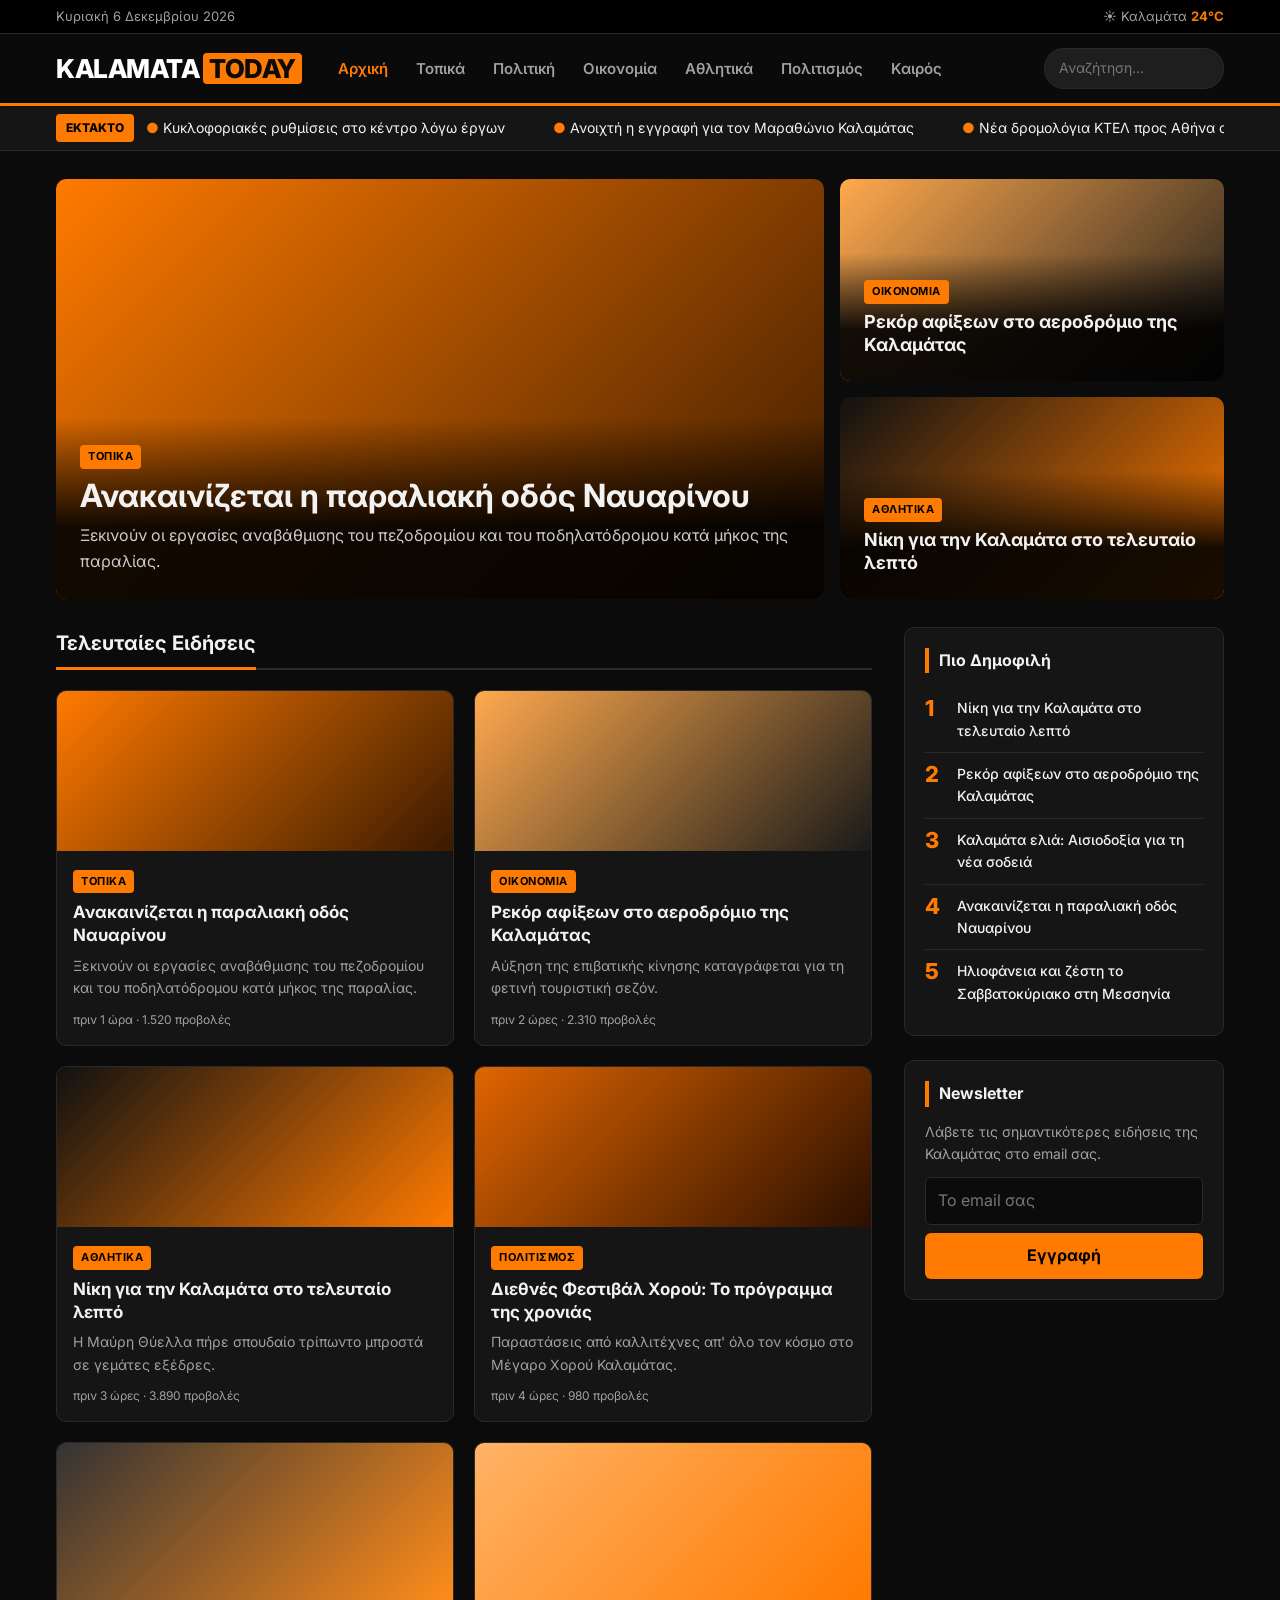
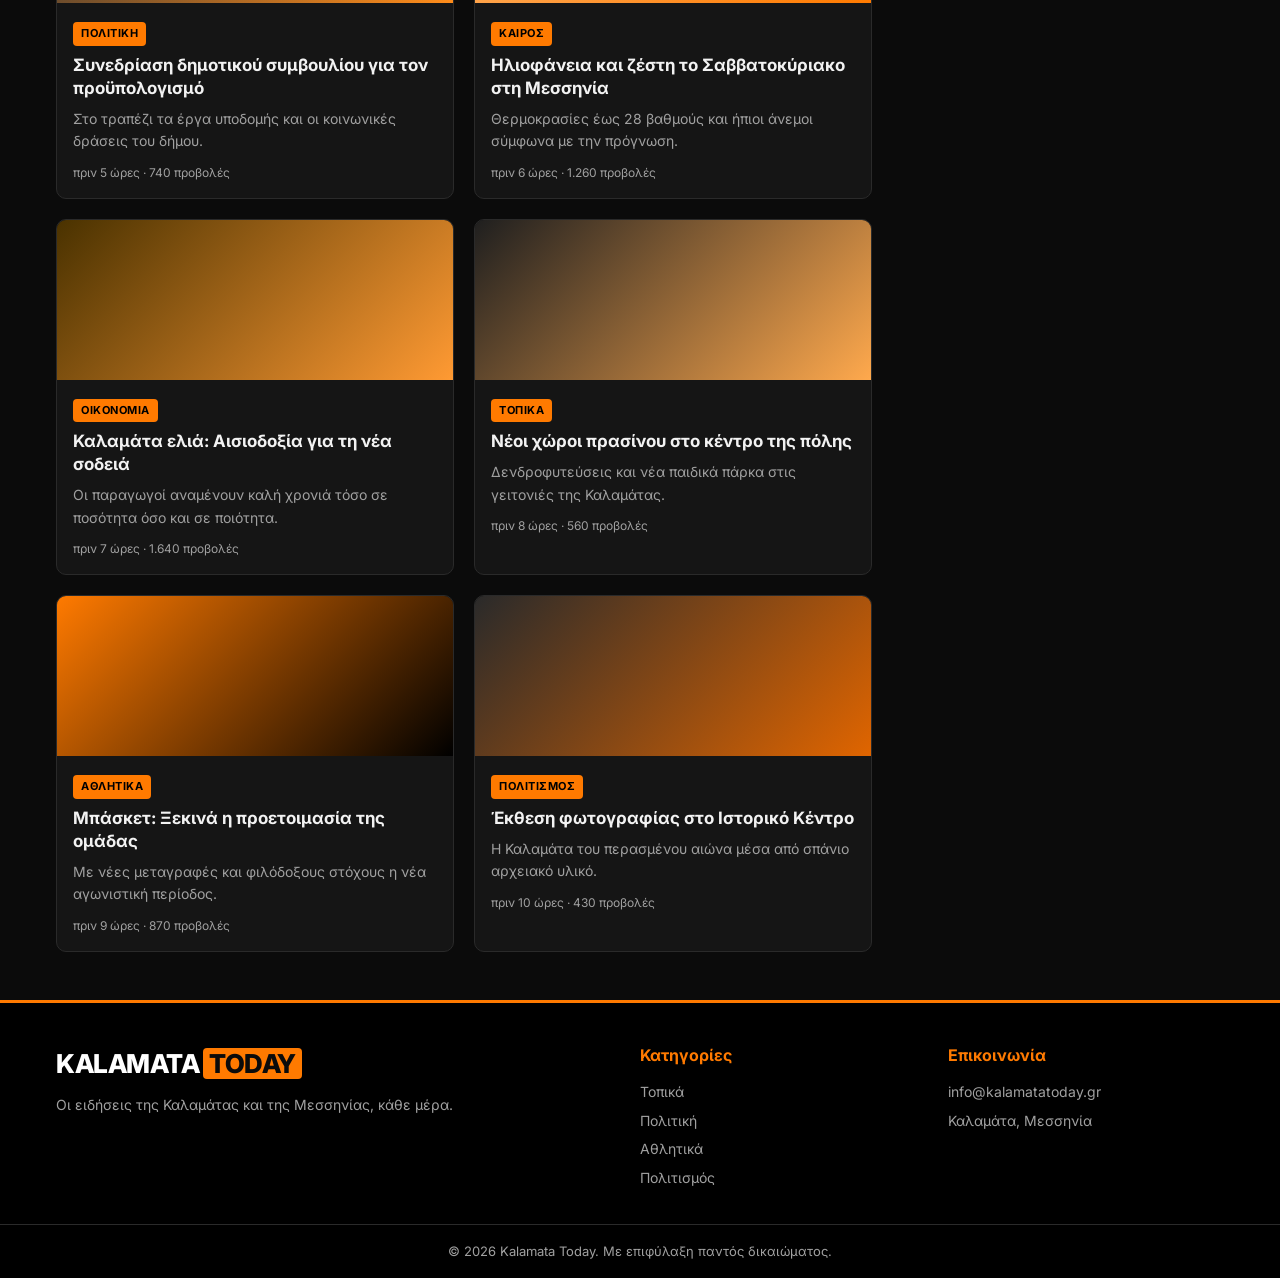
==== index.html @ a26956ba "Add Kalamata Today news site (black & orange theme) Co-Authored-By: Claude Opus 5.5 <noreply@anthrop" ====
<!DOCTYPE html>
<html lang="el">
<head>
  <meta charset="UTF-8">
  <meta name="viewport" content="width=device-width, initial-scale=1.0">
  <title>Kalamata Today | Ειδήσεις από την Καλαμάτα</title>
  <meta name="description" content="Kalamata Today — Οι ειδήσεις της Καλαμάτας και της Μεσσηνίας, κάθε μέρα.">
  <link rel="preconnect" href="https://fonts.googleapis.com">
  <link rel="preconnect" href="https://fonts.gstatic.com" crossorigin>
  <link href="https://fonts.googleapis.com/css2?family=Inter:wght@400;500;600;700;800&display=swap" rel="stylesheet">
  <link rel="stylesheet" href="style.css">
</head>
<body>

  <!-- Top bar -->
  <div class="topbar">
    <div class="container topbar-inner">
      <span id="today-date"></span>
      <span class="weather">☀️ Καλαμάτα <strong>24°C</strong></span>
    </div>
  </div>

  <!-- Header -->
  <header class="header">
    <div class="container header-inner">
      <a href="#" class="logo">
        <span class="logo-main">KALAMATA</span><span class="logo-accent">TODAY</span>
      </a>
      <button class="menu-toggle" aria-label="Μενού" aria-expanded="false">☰</button>
      <nav class="nav" id="nav">
        <a href="#" class="active" data-cat="all">Αρχική</a>
        <a href="#" data-cat="Τοπικά">Τοπικά</a>
        <a href="#" data-cat="Πολιτική">Πολιτική</a>
        <a href="#" data-cat="Οικονομία">Οικονομία</a>
        <a href="#" data-cat="Αθλητικά">Αθλητικά</a>
        <a href="#" data-cat="Πολιτισμός">Πολιτισμός</a>
        <a href="#" data-cat="Καιρός">Καιρός</a>
      </nav>
      <div class="search">
        <input type="search" id="search" placeholder="Αναζήτηση..." aria-label="Αναζήτηση">
      </div>
    </div>
  </header>

  <!-- Breaking news ticker -->
  <div class="ticker">
    <div class="container ticker-inner">
      <span class="ticker-label">ΕΚΤΑΚΤΟ</span>
      <div class="ticker-track">
        <div class="ticker-content" id="ticker"></div>
      </div>
    </div>
  </div>

  <main class="container">

    <!-- Hero -->
    <section class="hero" id="hero"></section>

    <div class="layout">
      <!-- News feed -->
      <section>
        <div class="section-head">
          <h2 id="feed-title">Τελευταίες Ειδήσεις</h2>
        </div>
        <div class="grid" id="news-grid"></div>
        <p class="empty" id="empty" hidden>Δεν βρέθηκαν ειδήσεις.</p>
      </section>

      <!-- Sidebar -->
      <aside class="sidebar">
        <div class="widget">
          <h3>Πιο Δημοφιλή</h3>
          <ol class="popular" id="popular"></ol>
        </div>

        <div class="widget newsletter">
          <h3>Newsletter</h3>
          <p>Λάβετε τις σημαντικότερες ειδήσεις της Καλαμάτας στο email σας.</p>
          <form id="newsletter-form">
            <input type="email" placeholder="Το email σας" required aria-label="Email">
            <button type="submit">Εγγραφή</button>
          </form>
          <p class="form-msg" id="form-msg" hidden>Ευχαριστούμε για την εγγραφή!</p>
        </div>
      </aside>
    </div>
  </main>

  <!-- Footer -->
  <footer class="footer">
    <div class="container footer-inner">
      <div>
        <a href="#" class="logo">
          <span class="logo-main">KALAMATA</span><span class="logo-accent">TODAY</span>
        </a>
        <p>Οι ειδήσεις της Καλαμάτας και της Μεσσηνίας, κάθε μέρα.</p>
      </div>
      <div>
        <h4>Κατηγορίες</h4>
        <ul>
          <li><a href="#">Τοπικά</a></li>
          <li><a href="#">Πολιτική</a></li>
          <li><a href="#">Αθλητικά</a></li>
          <li><a href="#">Πολιτισμός</a></li>
        </ul>
      </div>
      <div>
        <h4>Επικοινωνία</h4>
        <ul>
          <li><a href="mailto:info@kalamatatoday.gr">info@kalamatatoday.gr</a></li>
          <li>Καλαμάτα, Μεσσηνία</li>
        </ul>
      </div>
    </div>
    <div class="copyright">© <span id="year"></span> Kalamata Today. Με επιφύλαξη παντός δικαιώματος.</div>
  </footer>

  <script src="script.js"></script>
</body>
</html>
---- style.css ----
:root {
  --black: #0b0b0b;
  --surface: #151515;
  --surface-2: #1e1e1e;
  --border: #2a2a2a;
  --orange: #ff7a00;
  --orange-dark: #e06500;
  --text: #f2f2f2;
  --muted: #a0a0a0;
  --radius: 10px;
}

* { box-sizing: border-box; margin: 0; padding: 0; }

body {
  font-family: "Inter", system-ui, -apple-system, sans-serif;
  background: var(--black);
  color: var(--text);
  line-height: 1.6;
}

a { color: inherit; text-decoration: none; }

.container {
  max-width: 1200px;
  margin: 0 auto;
  padding: 0 16px;
}

/* Top bar */
.topbar {
  background: #000;
  border-bottom: 1px solid var(--border);
  font-size: 13px;
  color: var(--muted);
}
.topbar-inner {
  display: flex;
  justify-content: space-between;
  padding: 6px 16px;
}
.weather strong { color: var(--orange); }

/* Header */
.header {
  position: sticky;
  top: 0;
  z-index: 100;
  background: rgba(11, 11, 11, 0.95);
  backdrop-filter: blur(8px);
  border-bottom: 3px solid var(--orange);
}
.header-inner {
  display: flex;
  align-items: center;
  gap: 24px;
  padding: 14px 16px;
}
.logo {
  font-weight: 800;
  font-size: 26px;
  letter-spacing: -0.5px;
  white-space: nowrap;
}
.logo-main { color: #fff; }
.logo-accent {
  color: var(--black);
  background: var(--orange);
  padding: 0 6px;
  margin-left: 4px;
  border-radius: 4px;
}
.nav {
  display: flex;
  gap: 4px;
  flex: 1;
}
.nav a {
  padding: 8px 12px;
  font-weight: 600;
  font-size: 15px;
  border-radius: 6px;
  color: var(--muted);
  transition: color .2s, background .2s;
}
.nav a:hover { color: #fff; background: var(--surface-2); }
.nav a.active { color: var(--orange); }

.search input {
  background: var(--surface-2);
  border: 1px solid var(--border);
  color: var(--text);
  padding: 8px 14px;
  border-radius: 20px;
  width: 180px;
  font: inherit;
  font-size: 14px;
}
.search input:focus { outline: none; border-color: var(--orange); }

.menu-toggle {
  display: none;
  background: none;
  border: none;
  color: var(--orange);
  font-size: 26px;
  cursor: pointer;
  margin-left: auto;
}

/* Ticker */
.ticker {
  background: var(--surface);
  border-bottom: 1px solid var(--border);
}
.ticker-inner {
  display: flex;
  align-items: center;
  gap: 12px;
  padding: 8px 16px;
  overflow: hidden;
}
.ticker-label {
  background: var(--orange);
  color: #000;
  font-weight: 800;
  font-size: 12px;
  padding: 4px 10px;
  border-radius: 4px;
  flex-shrink: 0;
}
.ticker-track { overflow: hidden; flex: 1; }
.ticker-content {
  display: inline-block;
  white-space: nowrap;
  animation: scroll 40s linear infinite;
  font-size: 14px;
}
.ticker-content span { margin-right: 48px; }
.ticker-content span::before { content: "● "; color: var(--orange); }
@keyframes scroll {
  from { transform: translateX(0); }
  to { transform: translateX(-50%); }
}

/* Hero */
.hero {
  margin: 28px 0;
  display: grid;
  grid-template-columns: 2fr 1fr;
  gap: 16px;
}
.hero-main, .hero-side article {
  position: relative;
  border-radius: var(--radius);
  overflow: hidden;
  display: flex;
  align-items: flex-end;
  cursor: pointer;
}
.hero-main { min-height: 420px; }
.hero-side { display: grid; gap: 16px; }
.hero-side article { min-height: 202px; }
.hero .overlay {
  position: relative;
  padding: 24px;
  width: 100%;
  background: linear-gradient(transparent, rgba(0,0,0,.9) 60%);
}
.hero-main h1 { font-size: 32px; line-height: 1.2; margin: 8px 0; }
.hero-side h3 { font-size: 18px; line-height: 1.3; margin-top: 6px; }
.hero p { color: #ccc; }

/* Image placeholders */
.img {
  position: absolute;
  inset: 0;
  background-size: cover;
  background-position: center;
  transition: transform .4s;
}
article:hover .img { transform: scale(1.05); }

.tag {
  display: inline-block;
  background: var(--orange);
  color: #000;
  font-size: 11px;
  font-weight: 700;
  text-transform: uppercase;
  padding: 3px 8px;
  border-radius: 4px;
  letter-spacing: .5px;
}

/* Layout */
.layout {
  display: grid;
  grid-template-columns: 1fr 320px;
  gap: 32px;
  margin-bottom: 48px;
}
.section-head {
  border-bottom: 2px solid var(--border);
  margin-bottom: 20px;
}
.section-head h2 {
  display: inline-block;
  font-size: 20px;
  padding-bottom: 8px;
  border-bottom: 3px solid var(--orange);
  margin-bottom: -2px;
}

/* Cards */
.grid {
  display: grid;
  grid-template-columns: repeat(auto-fill, minmax(260px, 1fr));
  gap: 20px;
}
.card {
  background: var(--surface);
  border: 1px solid var(--border);
  border-radius: var(--radius);
  overflow: hidden;
  cursor: pointer;
  transition: border-color .2s, transform .2s;
}
.card:hover { border-color: var(--orange); transform: translateY(-3px); }
.card-img { position: relative; height: 160px; overflow: hidden; }
.card-body { padding: 16px; }
.card h3 { font-size: 17px; line-height: 1.35; margin: 8px 0; }
.card:hover h3 { color: var(--orange); }
.card p { color: var(--muted); font-size: 14px; }
.meta { color: var(--muted); font-size: 12px; margin-top: 10px; }
.empty { color: var(--muted); padding: 24px 0; }

/* Sidebar */
.sidebar { display: flex; flex-direction: column; gap: 24px; }
.widget {
  background: var(--surface);
  border: 1px solid var(--border);
  border-radius: var(--radius);
  padding: 20px;
}
.widget h3 {
  font-size: 16px;
  margin-bottom: 14px;
  padding-left: 10px;
  border-left: 4px solid var(--orange);
}
.popular { list-style: none; counter-reset: pop; }
.popular li {
  counter-increment: pop;
  display: flex;
  gap: 12px;
  padding: 10px 0;
  border-bottom: 1px solid var(--border);
  font-size: 14px;
  font-weight: 500;
  cursor: pointer;
}
.popular li:last-child { border-bottom: none; }
.popular li::before {
  content: counter(pop);
  color: var(--orange);
  font-weight: 800;
  font-size: 22px;
  line-height: 1;
  min-width: 20px;
}
.popular li:hover { color: var(--orange); }

.newsletter p { color: var(--muted); font-size: 14px; margin-bottom: 12px; }
.newsletter form { display: flex; flex-direction: column; gap: 8px; }
.newsletter input {
  background: var(--black);
  border: 1px solid var(--border);
  color: var(--text);
  padding: 10px 12px;
  border-radius: 6px;
  font: inherit;
}
.newsletter input:focus { outline: none; border-color: var(--orange); }
.newsletter button {
  background: var(--orange);
  color: #000;
  border: none;
  padding: 10px;
  border-radius: 6px;
  font: inherit;
  font-weight: 700;
  cursor: pointer;
}
.newsletter button:hover { background: var(--orange-dark); }
.form-msg { color: var(--orange) !important; margin: 10px 0 0 !important; }

/* Footer */
.footer {
  background: #000;
  border-top: 3px solid var(--orange);
  padding-top: 40px;
}
.footer-inner {
  display: grid;
  grid-template-columns: 2fr 1fr 1fr;
  gap: 32px;
  padding-bottom: 32px;
}
.footer p { color: var(--muted); margin-top: 10px; font-size: 14px; }
.footer h4 { color: var(--orange); margin-bottom: 10px; }
.footer ul { list-style: none; }
.footer li { color: var(--muted); font-size: 14px; padding: 3px 0; }
.footer a:hover { color: var(--orange); }
.copyright {
  text-align: center;
  color: var(--muted);
  font-size: 13px;
  padding: 16px;
  border-top: 1px solid var(--border);
}

/* Responsive */
@media (max-width: 960px) {
  .layout { grid-template-columns: 1fr; }
  .hero { grid-template-columns: 1fr; }
  .search { display: none; }
}
@media (max-width: 760px) {
  .header-inner { flex-wrap: wrap; }
  .menu-toggle { display: block; }
  .nav {
    display: none;
    flex-direction: column;
    flex-basis: 100%;
  }
  .nav.open { display: flex; }
  .hero-main { min-height: 320px; }
  .hero-main h1 { font-size: 24px; }
  .footer-inner { grid-template-columns: 1fr; }
}
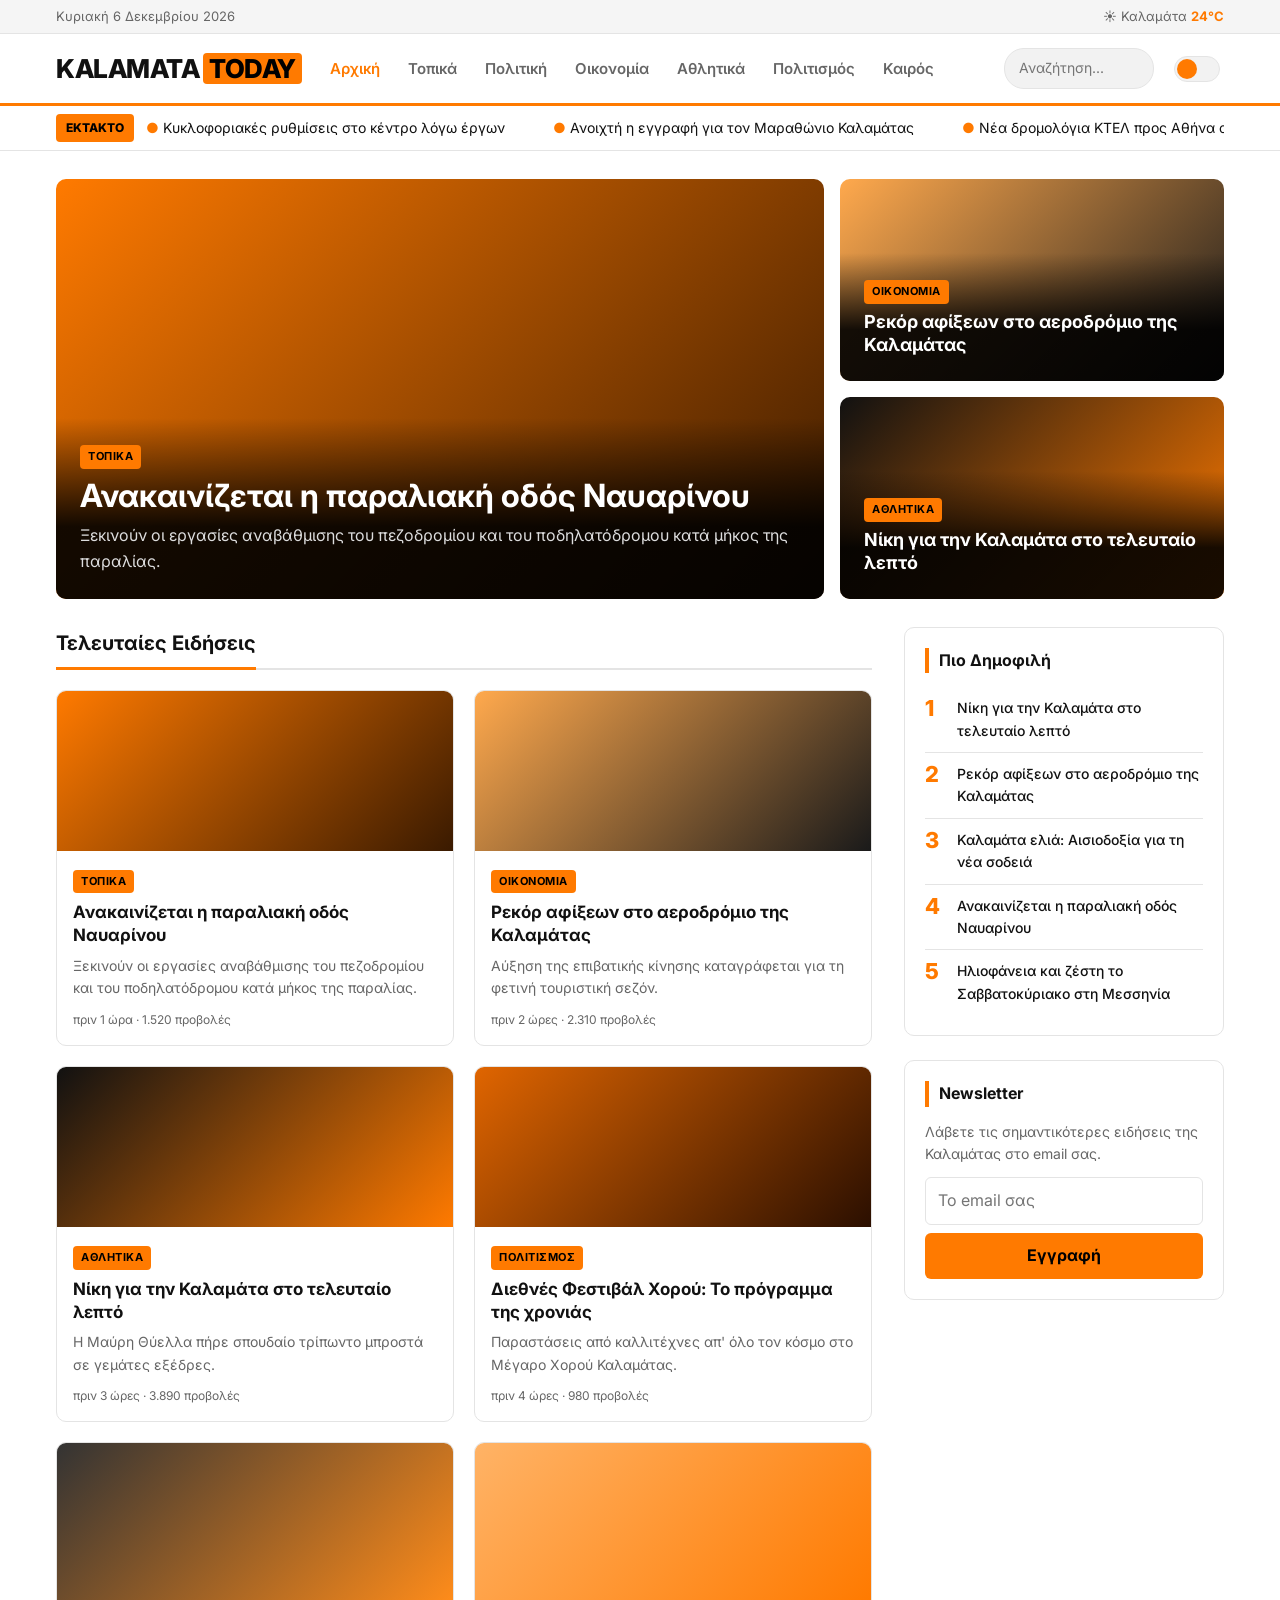
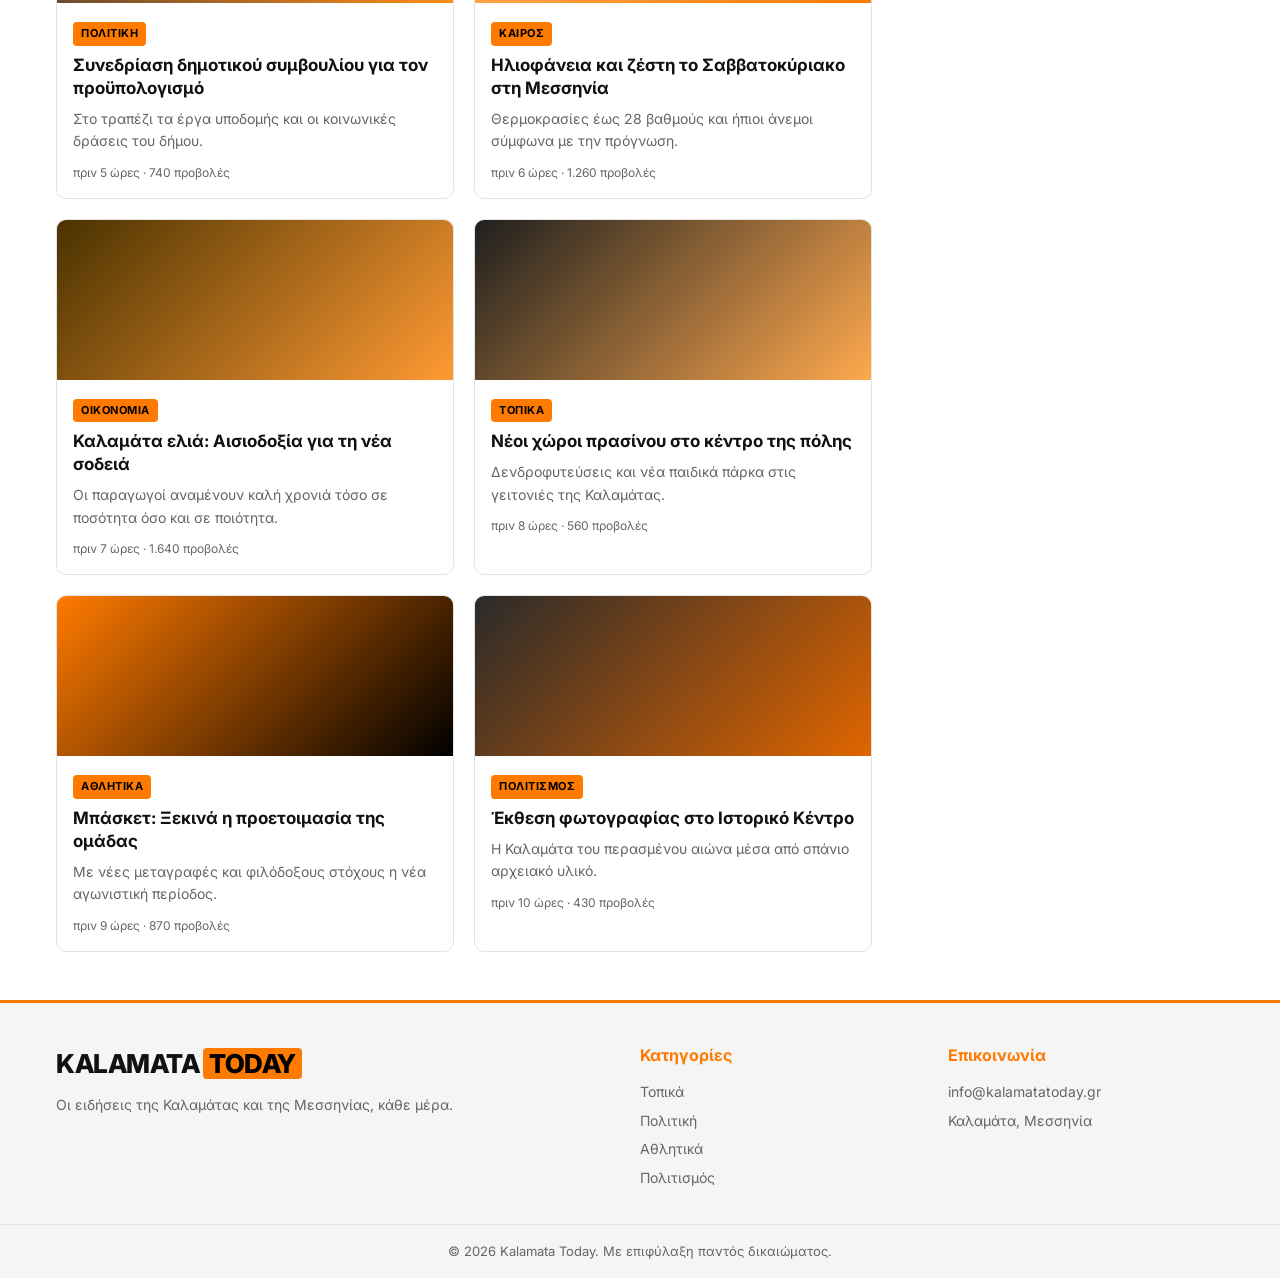
==== commit 2b09149c: "Switch to white background with a dark mode toggle Light theme is now the default (black text, white" ====
--- a/index.html
+++ b/index.html
@@ -9,6 +9,9 @@
   <link rel="preconnect" href="https://fonts.gstatic.com" crossorigin>
   <link href="https://fonts.googleapis.com/css2?family=Inter:wght@400;500;600;700;800&display=swap" rel="stylesheet">
   <link rel="stylesheet" href="style.css">
+  <script>
+    try { if (localStorage.getItem("theme") === "dark") document.documentElement.dataset.theme = "dark"; } catch (e) {}
+  </script>
 </head>
 <body>
 
@@ -36,6 +39,11 @@
         <a href="#" data-cat="Πολιτισμός">Πολιτισμός</a>
         <a href="#" data-cat="Καιρός">Καιρός</a>
       </nav>
+      <button class="theme-toggle" id="theme-toggle" aria-label="Σκοτεινή λειτουργία" aria-pressed="false">
+        <span class="icon" aria-hidden="true">☀️</span>
+        <span class="track"><span class="thumb"></span></span>
+        <span class="icon" aria-hidden="true">🌙</span>
+      </button>
       <div class="search">
         <input type="search" id="search" placeholder="Αναζήτηση..." aria-label="Αναζήτηση">
       </div>
--- a/style.css
+++ b/style.css
@@ -1,22 +1,41 @@
 :root {
-  --black: #0b0b0b;
+  /* Φωτεινό θέμα (προεπιλογή) */
+  --bg: #ffffff;
+  --bar: #f5f5f5;
+  --header-bg: rgba(255, 255, 255, 0.95);
+  --surface: #ffffff;
+  --surface-2: #f2f2f2;
+  --border: #e4e4e4;
+  --orange: #ff7a00;
+  --orange-dark: #e06500;
+  --text: #111111;
+  --muted: #666666;
+  --on-orange: #000000;
+  --radius: 10px;
+  color-scheme: light;
+}
+
+/* Σκοτεινό θέμα (διακόπτης) */
+:root[data-theme="dark"] {
+  --bg: #0b0b0b;
+  --bar: #000000;
+  --header-bg: rgba(11, 11, 11, 0.95);
   --surface: #151515;
   --surface-2: #1e1e1e;
   --border: #2a2a2a;
-  --orange: #ff7a00;
-  --orange-dark: #e06500;
   --text: #f2f2f2;
   --muted: #a0a0a0;
-  --radius: 10px;
+  color-scheme: dark;
 }
 
 * { box-sizing: border-box; margin: 0; padding: 0; }
 
 body {
   font-family: "Inter", system-ui, -apple-system, sans-serif;
-  background: var(--black);
+  background: var(--bg);
   color: var(--text);
   line-height: 1.6;
+  transition: background .3s, color .3s;
 }
 
 a { color: inherit; text-decoration: none; }
@@ -29,7 +48,7 @@
 
 /* Top bar */
 .topbar {
-  background: #000;
+  background: var(--bar);
   border-bottom: 1px solid var(--border);
   font-size: 13px;
   color: var(--muted);
@@ -46,7 +65,7 @@
   position: sticky;
   top: 0;
   z-index: 100;
-  background: rgba(11, 11, 11, 0.95);
+  background: var(--header-bg);
   backdrop-filter: blur(8px);
   border-bottom: 3px solid var(--orange);
 }
@@ -62,9 +81,9 @@
   letter-spacing: -0.5px;
   white-space: nowrap;
 }
-.logo-main { color: #fff; }
+.logo-main { color: var(--text); }
 .logo-accent {
-  color: var(--black);
+  color: var(--on-orange);
   background: var(--orange);
   padding: 0 6px;
   margin-left: 4px;
@@ -83,7 +102,7 @@
   color: var(--muted);
   transition: color .2s, background .2s;
 }
-.nav a:hover { color: #fff; background: var(--surface-2); }
+.nav a:hover { color: var(--text); background: var(--surface-2); }
 .nav a.active { color: var(--orange); }
 
 .search input {
@@ -98,7 +117,47 @@
 }
 .search input:focus { outline: none; border-color: var(--orange); }
 
+.nav { order: 1; }
+.search { order: 2; }
+
+/* Διακόπτης θέματος */
+.theme-toggle {
+  order: 3;
+  display: flex;
+  align-items: center;
+  gap: 8px;
+  background: none;
+  border: none;
+  cursor: pointer;
+  color: var(--text);
+  font: inherit;
+  font-size: 18px;
+  padding: 4px;
+}
+.theme-toggle .track {
+  width: 46px;
+  height: 26px;
+  border-radius: 13px;
+  background: var(--surface-2);
+  border: 1px solid var(--border);
+  position: relative;
+  transition: background .3s;
+}
+.theme-toggle .thumb {
+  position: absolute;
+  top: 2px;
+  left: 2px;
+  width: 20px;
+  height: 20px;
+  border-radius: 50%;
+  background: var(--orange);
+  transition: transform .3s;
+}
+[data-theme="dark"] .theme-toggle .thumb { transform: translateX(20px); }
+.theme-toggle:focus-visible { outline: 2px solid var(--orange); outline-offset: 2px; border-radius: 6px; }
+
 .menu-toggle {
+  order: 4;
   display: none;
   background: none;
   border: none;
@@ -122,7 +181,7 @@
 }
 .ticker-label {
   background: var(--orange);
-  color: #000;
+  color: var(--on-orange);
   font-weight: 800;
   font-size: 12px;
   padding: 4px 10px;
@@ -169,7 +228,8 @@
 }
 .hero-main h1 { font-size: 32px; line-height: 1.2; margin: 8px 0; }
 .hero-side h3 { font-size: 18px; line-height: 1.3; margin-top: 6px; }
-.hero p { color: #ccc; }
+.hero .overlay { color: #fff; }
+.hero p { color: #ddd; }
 
 /* Image placeholders */
 .img {
@@ -184,7 +244,7 @@
 .tag {
   display: inline-block;
   background: var(--orange);
-  color: #000;
+  color: var(--on-orange);
   font-size: 11px;
   font-weight: 700;
   text-transform: uppercase;
@@ -274,7 +334,7 @@
 .newsletter p { color: var(--muted); font-size: 14px; margin-bottom: 12px; }
 .newsletter form { display: flex; flex-direction: column; gap: 8px; }
 .newsletter input {
-  background: var(--black);
+  background: var(--bg);
   border: 1px solid var(--border);
   color: var(--text);
   padding: 10px 12px;
@@ -284,7 +344,7 @@
 .newsletter input:focus { outline: none; border-color: var(--orange); }
 .newsletter button {
   background: var(--orange);
-  color: #000;
+  color: var(--on-orange);
   border: none;
   padding: 10px;
   border-radius: 6px;
@@ -297,7 +357,7 @@
 
 /* Footer */
 .footer {
-  background: #000;
+  background: var(--bar);
   border-top: 3px solid var(--orange);
   padding-top: 40px;
 }
@@ -321,20 +381,31 @@
 }
 
 /* Responsive */
+@media (max-width: 1320px) {
+  .theme-toggle .icon { display: none; }
+  .header-inner { gap: 16px; }
+  .search input { width: 150px; }
+}
 @media (max-width: 960px) {
   .layout { grid-template-columns: 1fr; }
   .hero { grid-template-columns: 1fr; }
   .search { display: none; }
 }
-@media (max-width: 760px) {
-  .header-inner { flex-wrap: wrap; }
-  .menu-toggle { display: block; }
+@media (max-width: 1100px) {
+  .header-inner { flex-wrap: wrap; gap: 12px; }
+  .search { display: none; }
+  .menu-toggle { display: block; margin-left: 0; }
+  .theme-toggle { margin-left: auto; }
   .nav {
+    order: 5;
     display: none;
     flex-direction: column;
     flex-basis: 100%;
   }
   .nav.open { display: flex; }
+}
+@media (max-width: 760px) {
+  .logo { font-size: 22px; }
   .hero-main { min-height: 320px; }
   .hero-main h1 { font-size: 24px; }
   .footer-inner { grid-template-columns: 1fr; }
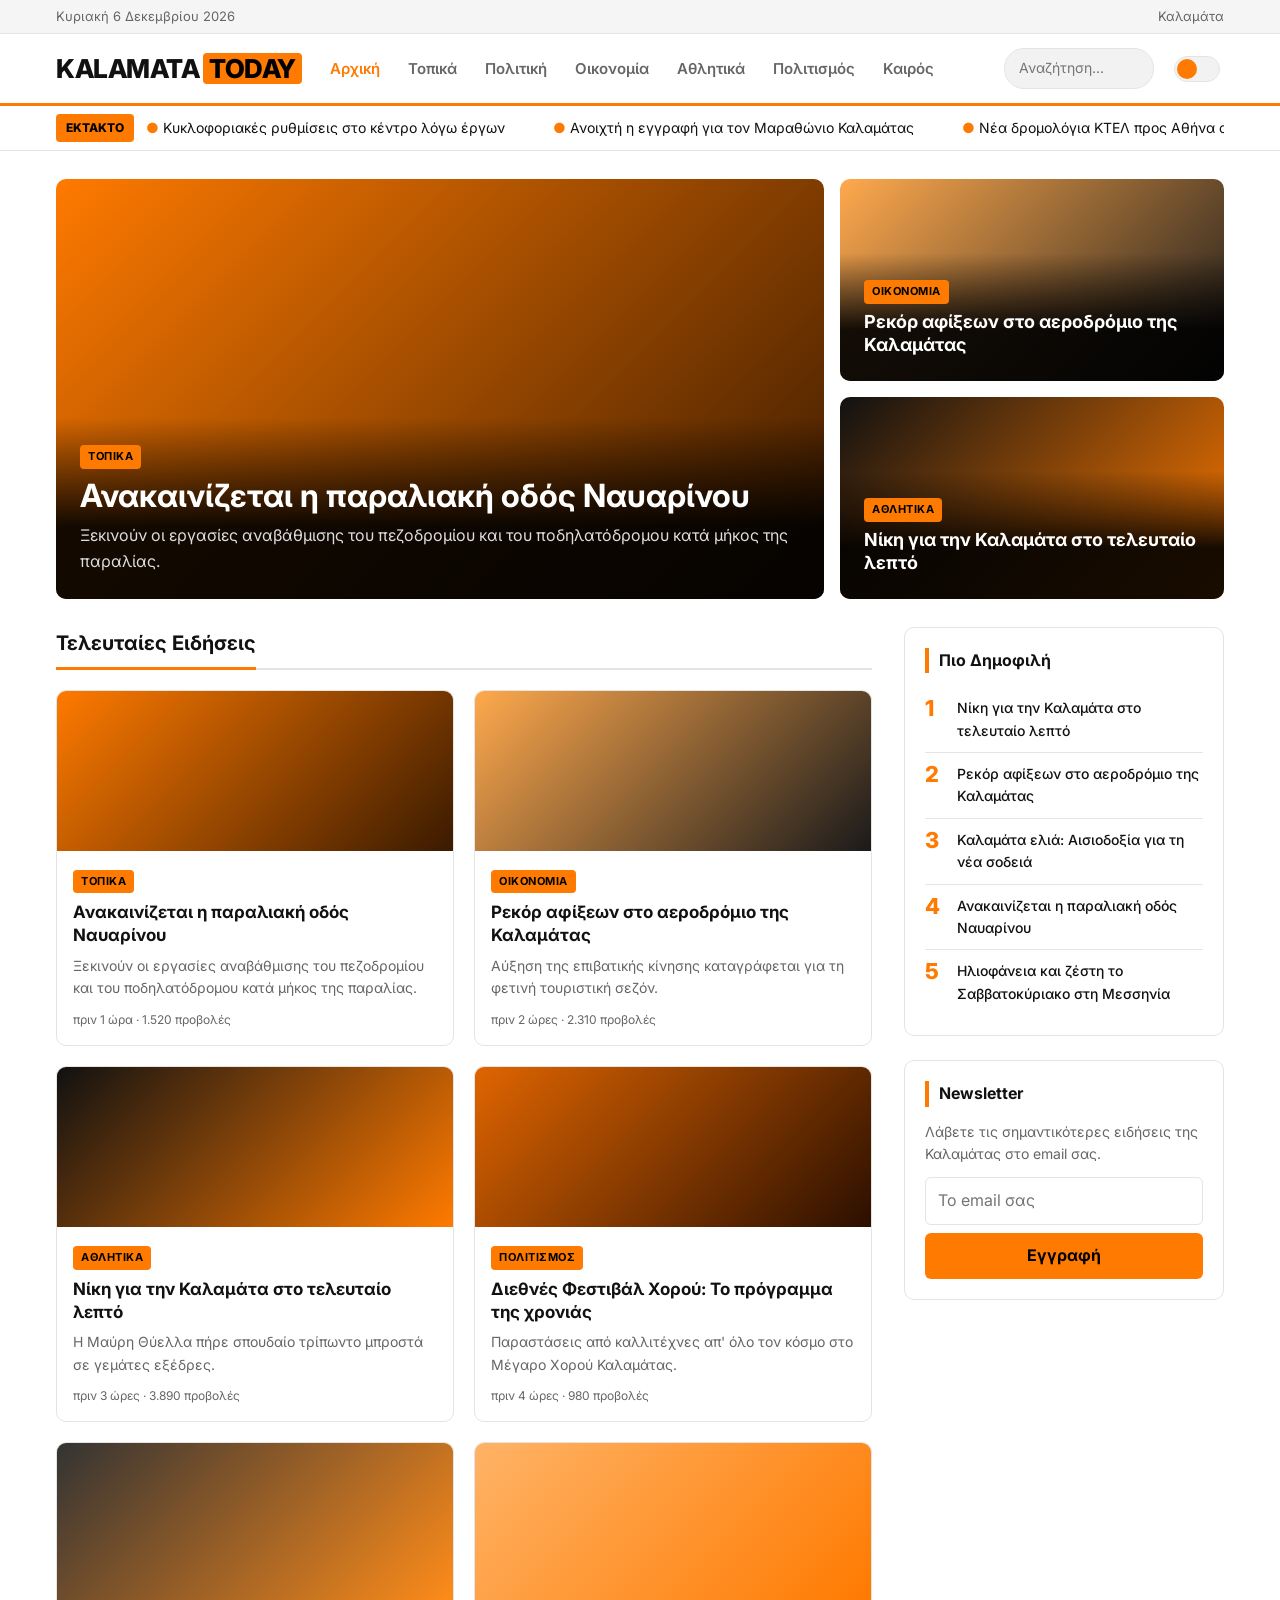
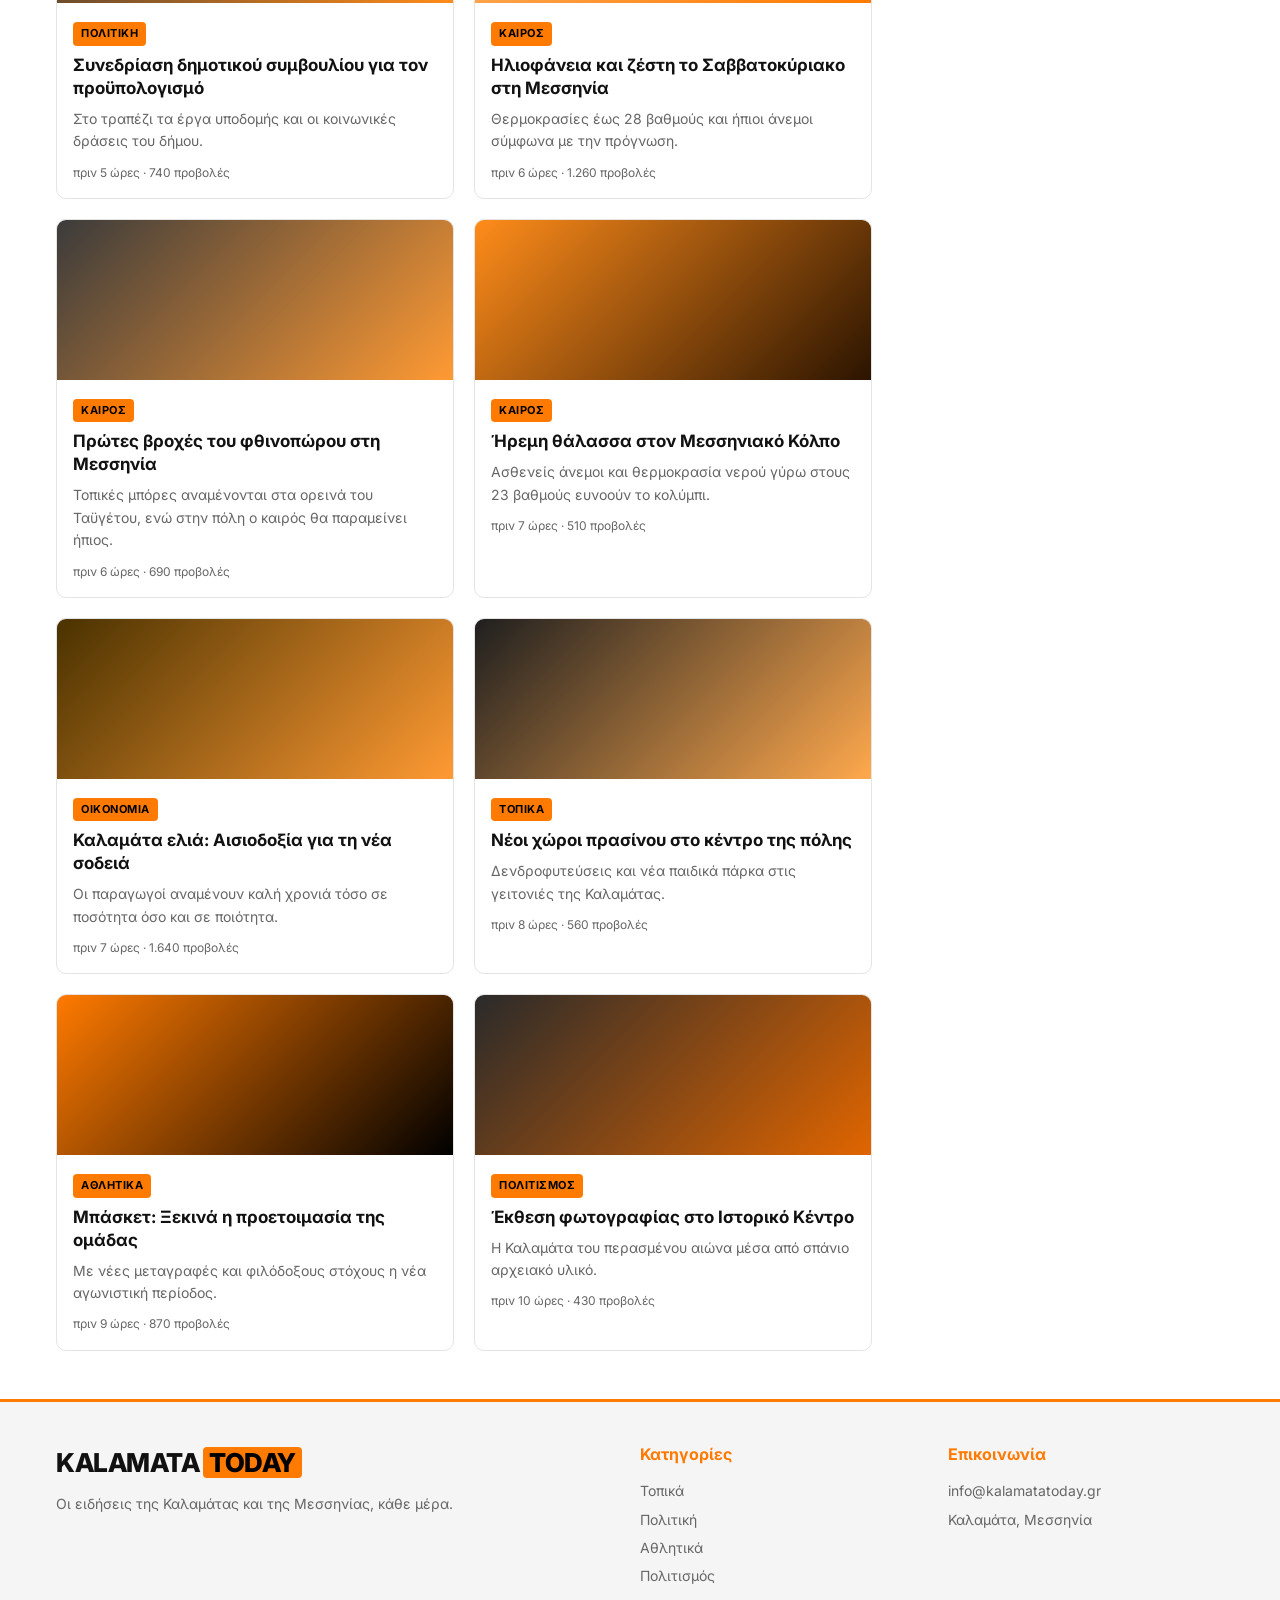
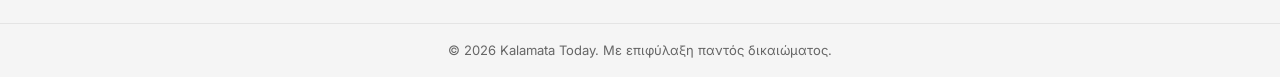
==== commit 234d9c6f: "Add live Kalamata weather to the Weather category The Weather category now shows today's conditions " ====
--- a/index.html
+++ b/index.html
@@ -19,7 +19,7 @@
   <div class="topbar">
     <div class="container topbar-inner">
       <span id="today-date"></span>
-      <span class="weather">☀️ Καλαμάτα <strong>24°C</strong></span>
+      <span class="weather" id="topbar-weather">Καλαμάτα</span>
     </div>
   </div>
 
@@ -40,9 +40,9 @@
         <a href="#" data-cat="Καιρός">Καιρός</a>
       </nav>
       <button class="theme-toggle" id="theme-toggle" aria-label="Σκοτεινή λειτουργία" aria-pressed="false">
-        <span class="icon" aria-hidden="true">☀️</span>
+        <svg class="icon" aria-hidden="true" width="20" height="20" viewBox="0 0 24 24" fill="none" stroke="currentColor" stroke-width="2" stroke-linecap="round"><circle cx="12" cy="12" r="4" fill="currentColor"/><path d="M12 2v2M12 20v2M4.9 4.9l1.4 1.4M17.7 17.7l1.4 1.4M2 12h2M20 12h2M4.9 19.1l1.4-1.4M17.7 6.3l1.4-1.4"/></svg>
         <span class="track"><span class="thumb"></span></span>
-        <span class="icon" aria-hidden="true">🌙</span>
+        <svg class="icon" aria-hidden="true" width="18" height="18" viewBox="0 0 24 24" fill="currentColor"><path d="M21 12.8A9 9 0 1 1 11.2 3a7 7 0 0 0 9.8 9.8z"/></svg>
       </button>
       <div class="search">
         <input type="search" id="search" placeholder="Αναζήτηση..." aria-label="Αναζήτηση">
@@ -64,6 +64,15 @@
 
     <!-- Hero -->
     <section class="hero" id="hero"></section>
+
+    <!-- Καιρός (εμφανίζεται μόνο στην κατηγορία Καιρός) -->
+    <section class="weather-panel" id="weather-panel" hidden>
+      <div class="section-head">
+        <h2>Ο καιρός στην Καλαμάτα</h2>
+      </div>
+      <div id="weather-body"><p class="weather-status">Φόρτωση καιρού…</p></div>
+      <p class="weather-source">Δεδομένα: <a href="https://open-meteo.com/" target="_blank" rel="noopener">Open-Meteo</a></p>
+    </section>
 
     <div class="layout">
       <!-- News feed -->
--- a/style.css
+++ b/style.css
@@ -40,6 +40,8 @@
 
 a { color: inherit; text-decoration: none; }
 
+[hidden] { display: none !important; }
+
 .container {
   max-width: 1200px;
   margin: 0 auto;
@@ -153,6 +155,8 @@
   background: var(--orange);
   transition: transform .3s;
 }
+
+.theme-toggle .icon { display: block; flex-shrink: 0; }
 [data-theme="dark"] .theme-toggle .thumb { transform: translateX(20px); }
 .theme-toggle:focus-visible { outline: 2px solid var(--orange); outline-offset: 2px; border-radius: 6px; }
 
@@ -252,6 +256,57 @@
   border-radius: 4px;
   letter-spacing: .5px;
 }
+
+/* Καιρός */
+.weather-panel { margin: 28px 0 8px; }
+.weather-status { color: var(--muted); padding: 16px 0; }
+.weather-today {
+  display: flex;
+  flex-wrap: wrap;
+  align-items: center;
+  justify-content: space-between;
+  gap: 24px;
+  padding: 24px;
+  border-radius: var(--radius);
+  background: linear-gradient(135deg, var(--orange), var(--orange-dark));
+  color: #000;
+}
+.today-main { display: flex; align-items: center; gap: 16px; }
+.today-icon { font-size: 64px; line-height: 1; }
+.today-temp { font-size: 52px; font-weight: 800; line-height: 1; }
+.today-desc { font-size: 18px; font-weight: 600; }
+.today-details {
+  display: grid;
+  grid-template-columns: repeat(2, minmax(120px, auto));
+  gap: 12px 32px;
+}
+.today-details dt { font-size: 12px; text-transform: uppercase; letter-spacing: .5px; opacity: .75; }
+.today-details dd { font-size: 18px; font-weight: 700; }
+.forecast {
+  display: grid;
+  grid-template-columns: repeat(7, minmax(0, 1fr));
+  gap: 10px;
+  margin-top: 16px;
+}
+.day {
+  display: flex;
+  flex-direction: column;
+  align-items: center;
+  gap: 4px;
+  padding: 14px 6px;
+  background: var(--surface);
+  border: 1px solid var(--border);
+  border-radius: var(--radius);
+  text-align: center;
+}
+.day-name { font-weight: 700; font-size: 14px; text-transform: capitalize; }
+.day-date { color: var(--muted); font-size: 12px; }
+.day-icon { font-size: 30px; margin: 4px 0; }
+.day-temp { font-size: 14px; font-variant-numeric: tabular-nums; }
+.day-temp strong { color: var(--orange); }
+.day-rain { color: var(--muted); font-size: 12px; }
+.weather-source { color: var(--muted); font-size: 12px; margin-top: 10px; }
+.weather-source a { color: var(--orange); }
 
 /* Layout */
 .layout {
@@ -404,8 +459,13 @@
   }
   .nav.open { display: flex; }
 }
+@media (max-width: 900px) {
+  .forecast { grid-template-columns: repeat(4, minmax(0, 1fr)); }
+}
 @media (max-width: 760px) {
   .logo { font-size: 22px; }
+  .forecast { grid-template-columns: repeat(2, minmax(0, 1fr)); }
+  .today-temp { font-size: 42px; }
   .hero-main { min-height: 320px; }
   .hero-main h1 { font-size: 24px; }
   .footer-inner { grid-template-columns: 1fr; }
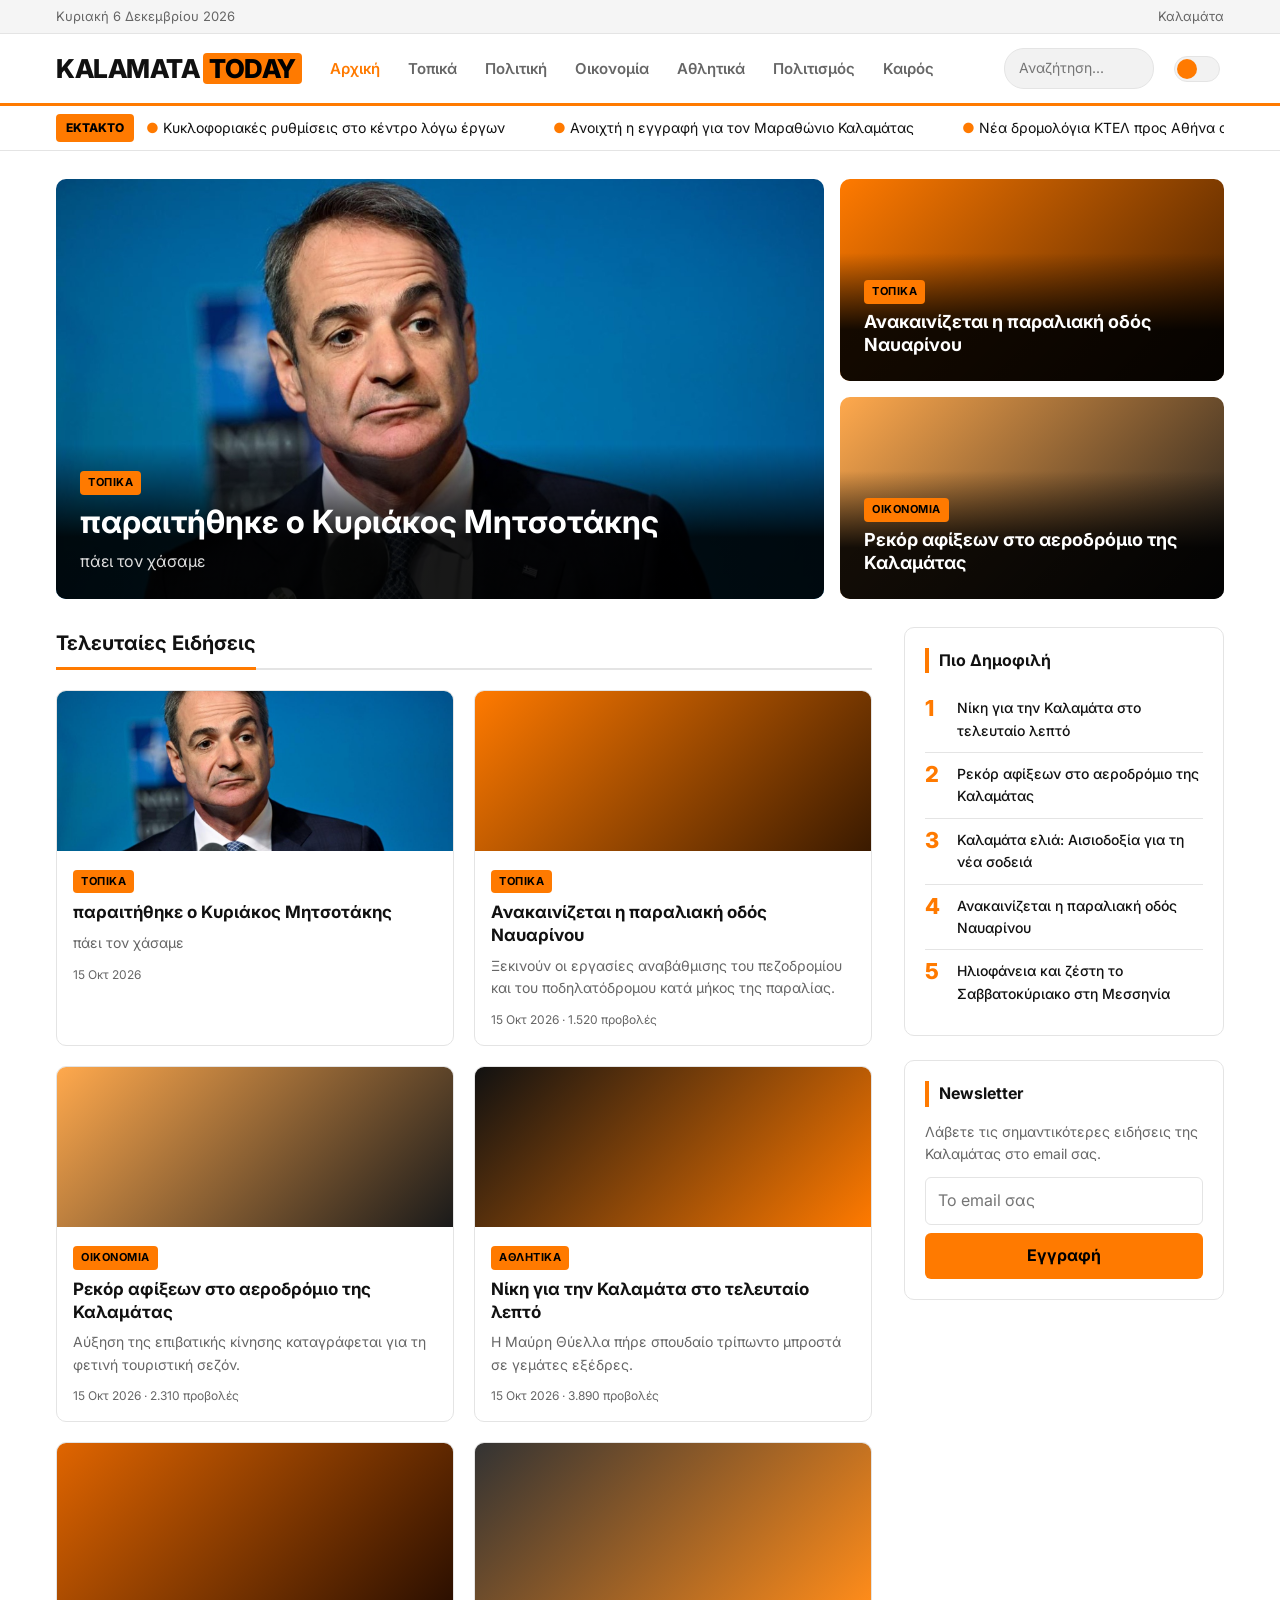
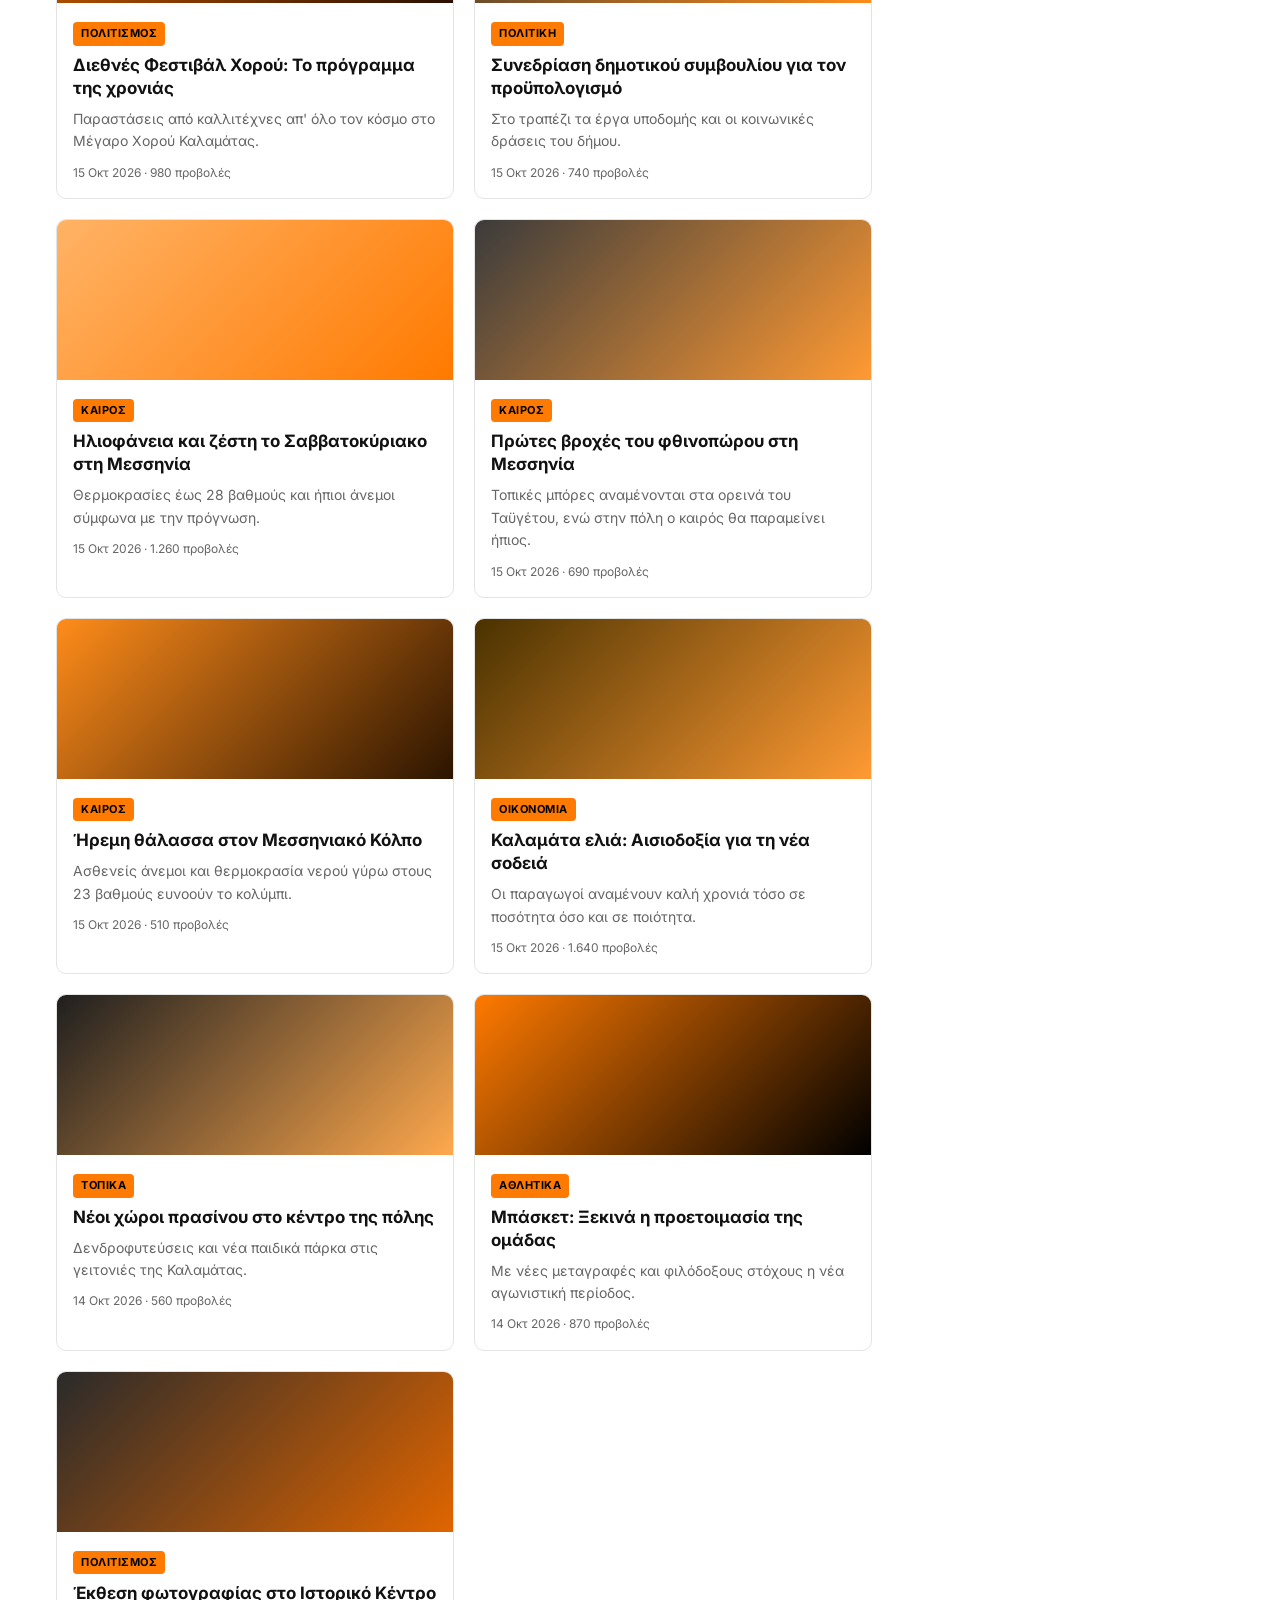
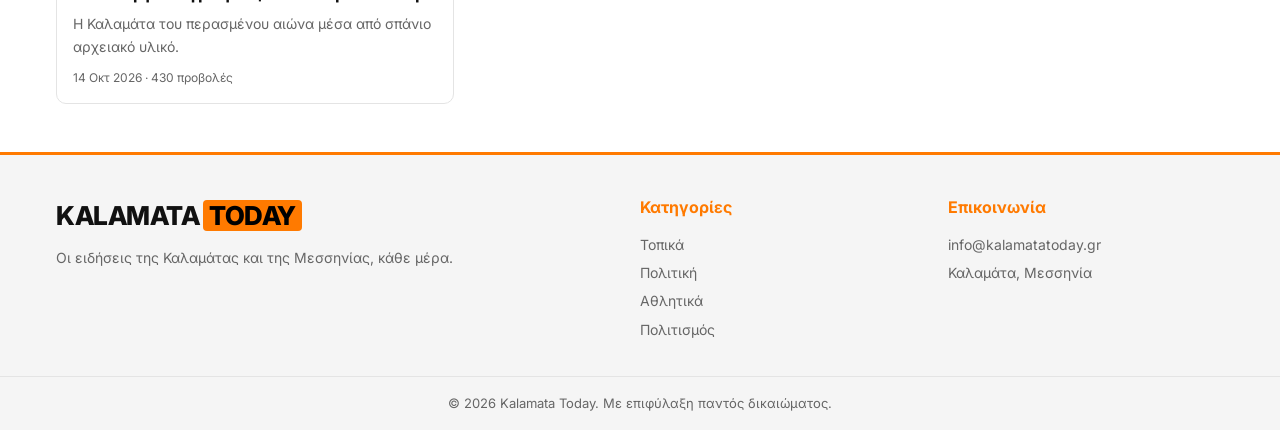
==== commit 196ce7bf: "Open each news item as a full article Cards, front-page stories and the popular list now link to #ar" ====
--- a/index.html
+++ b/index.html
@@ -75,14 +75,19 @@
     </section>
 
     <div class="layout">
+      <div class="main-col">
+      <!-- Σελίδα άρθρου (εμφανίζεται όταν πατηθεί μια είδηση) -->
+      <section id="article-view" hidden></section>
+
       <!-- News feed -->
-      <section>
+      <section id="feed">
         <div class="section-head">
           <h2 id="feed-title">Τελευταίες Ειδήσεις</h2>
         </div>
         <div class="grid" id="news-grid"></div>
         <p class="empty" id="empty" hidden>Δεν βρέθηκαν ειδήσεις.</p>
       </section>
+      </div>
 
       <!-- Sidebar -->
       <aside class="sidebar">
--- a/style.css
+++ b/style.css
@@ -208,12 +208,12 @@
 
 /* Hero */
 .hero {
-  margin: 28px 0;
+  margin: 28px 0 0;
   display: grid;
   grid-template-columns: 2fr 1fr;
   gap: 16px;
 }
-.hero-main, .hero-side article {
+.hero-main, .hero-side > a {
   position: relative;
   border-radius: var(--radius);
   overflow: hidden;
@@ -223,7 +223,7 @@
 }
 .hero-main { min-height: 420px; }
 .hero-side { display: grid; gap: 16px; }
-.hero-side article { min-height: 202px; }
+.hero-side > a { min-height: 202px; }
 .hero .overlay {
   position: relative;
   padding: 24px;
@@ -243,7 +243,7 @@
   background-position: center;
   transition: transform .4s;
 }
-article:hover .img { transform: scale(1.05); }
+a:hover .img { transform: scale(1.05); }
 
 .tag {
   display: inline-block;
@@ -258,7 +258,7 @@
 }
 
 /* Καιρός */
-.weather-panel { margin: 28px 0 8px; }
+.weather-panel { margin-top: 28px; }
 .weather-status { color: var(--muted); padding: 16px 0; }
 .weather-today {
   display: flex;
@@ -310,6 +310,7 @@
 
 /* Layout */
 .layout {
+  margin-top: 28px;
   display: grid;
   grid-template-columns: 1fr 320px;
   gap: 32px;
@@ -334,6 +335,7 @@
   gap: 20px;
 }
 .card {
+  display: block;
   background: var(--surface);
   border: 1px solid var(--border);
   border-radius: var(--radius);
@@ -350,6 +352,35 @@
 .meta { color: var(--muted); font-size: 12px; margin-top: 10px; }
 .empty { color: var(--muted); padding: 24px 0; }
 
+/* Σελίδα άρθρου */
+.main-col { min-width: 0; }
+.back {
+  display: inline-block;
+  color: var(--orange);
+  font-weight: 600;
+  margin-bottom: 20px;
+}
+.back:hover { text-decoration: underline; }
+.article { max-width: 720px; }
+.article h1 {
+  font-size: 34px;
+  line-height: 1.2;
+  margin: 12px 0 8px;
+  text-wrap: balance;
+}
+.article .meta { margin: 0 0 20px; }
+.article-img {
+  position: relative;
+  aspect-ratio: 16 / 9;
+  max-width: 100%;
+  border-radius: var(--radius);
+  overflow: hidden;
+  margin-bottom: 24px;
+}
+.article p { font-size: 18px; line-height: 1.75; margin-bottom: 18px; }
+.article .lead { font-size: 20px; font-weight: 600; }
+.related-head { margin-top: 40px; }
+
 /* Sidebar */
 .sidebar { display: flex; flex-direction: column; gap: 24px; }
 .widget {
@@ -385,6 +416,7 @@
   min-width: 20px;
 }
 .popular li:hover { color: var(--orange); }
+.popular a:hover { text-decoration: underline; }
 
 .newsletter p { color: var(--muted); font-size: 14px; margin-bottom: 12px; }
 .newsletter form { display: flex; flex-direction: column; gap: 8px; }
@@ -466,6 +498,8 @@
   .logo { font-size: 22px; }
   .forecast { grid-template-columns: repeat(2, minmax(0, 1fr)); }
   .today-temp { font-size: 42px; }
+  .article h1 { font-size: 26px; }
+  .article p { font-size: 17px; }
   .hero-main { min-height: 320px; }
   .hero-main h1 { font-size: 24px; }
   .footer-inner { grid-template-columns: 1fr; }
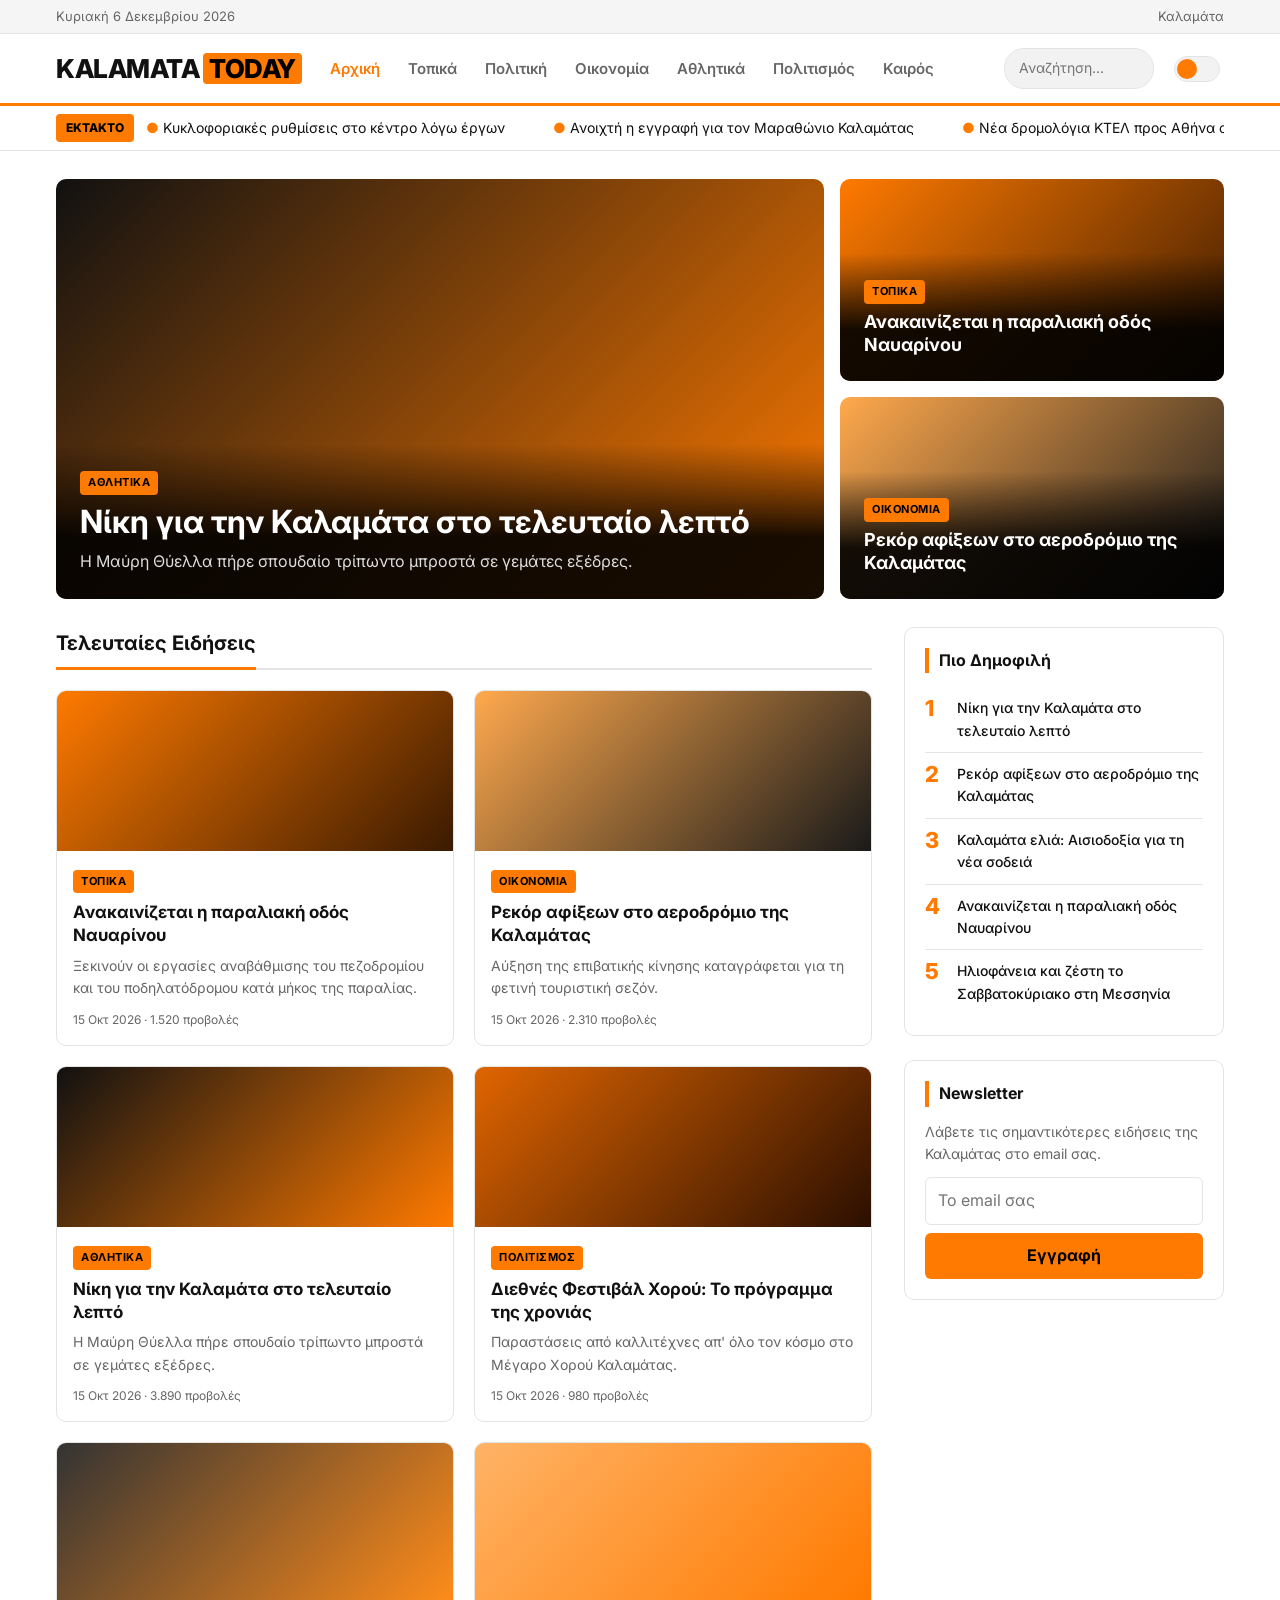
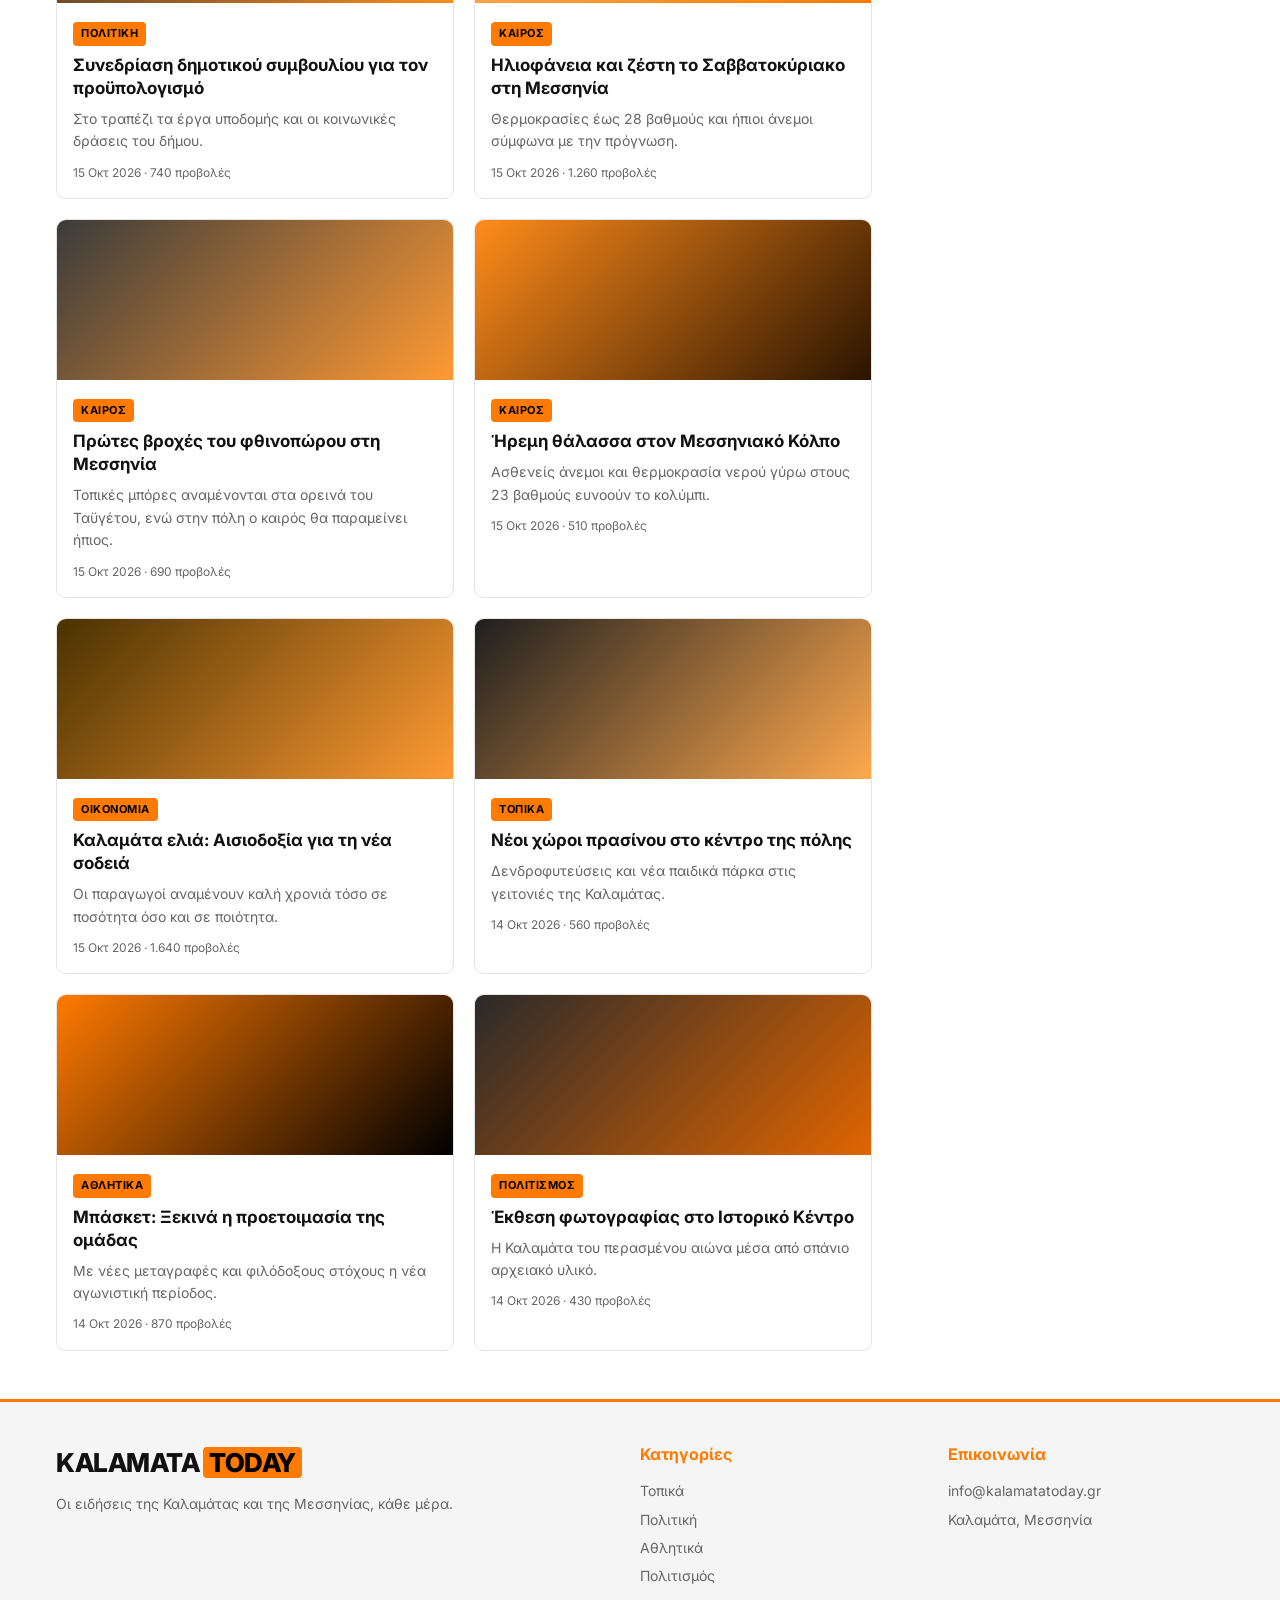
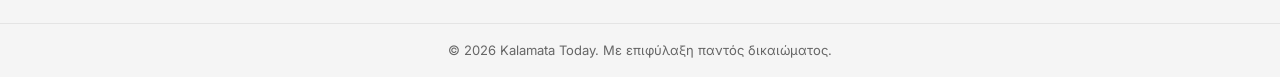
==== commit 3a136d3b: "Open articles from a click handler and bust asset cache Article links are now handled in JavaScript " ====
--- a/index.html
+++ b/index.html
@@ -8,7 +8,7 @@
   <link rel="preconnect" href="https://fonts.googleapis.com">
   <link rel="preconnect" href="https://fonts.gstatic.com" crossorigin>
   <link href="https://fonts.googleapis.com/css2?family=Inter:wght@400;500;600;700;800&display=swap" rel="stylesheet">
-  <link rel="stylesheet" href="style.css">
+  <link rel="stylesheet" href="style.css?v=20261015b">
   <script>
     try { if (localStorage.getItem("theme") === "dark") document.documentElement.dataset.theme = "dark"; } catch (e) {}
   </script>
@@ -138,6 +138,6 @@
     <div class="copyright">© <span id="year"></span> Kalamata Today. Με επιφύλαξη παντός δικαιώματος.</div>
   </footer>
 
-  <script src="script.js"></script>
+  <script src="script.js?v=20261015b"></script>
 </body>
 </html>
